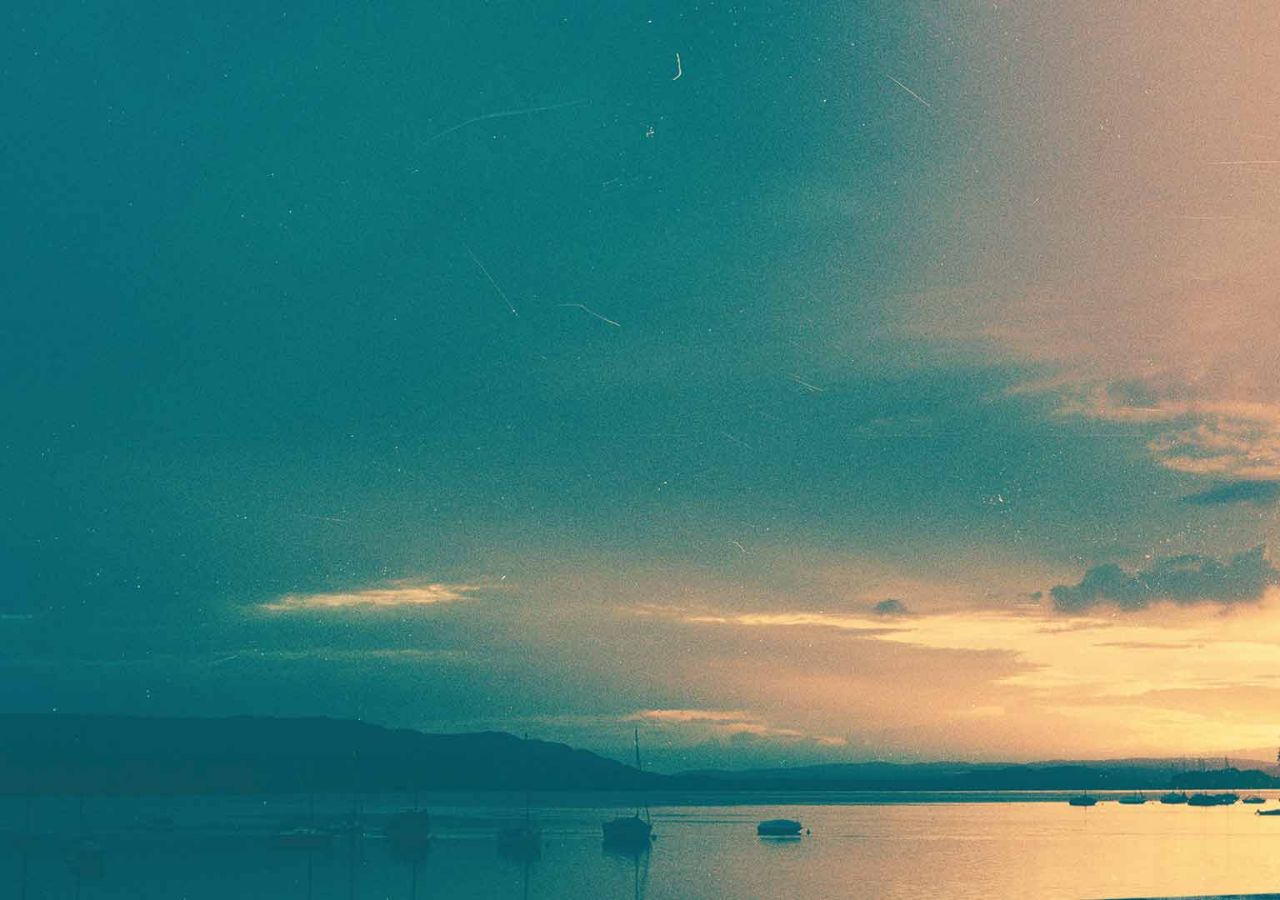
==== app/impressum.html @ 0e039e4b "stuff" ====
<!DOCTYPE html>
<html>
<head lang="de">
    <meta charset="UTF-8">
    <title>Locator - meine Stadt, deine Stadt</title>

    <meta name="viewport" content="width=device-width, initial-scale=1">
    <link rel="shortcut icon" href="favicon.ico" type="image/x-icon"/>
    <link rel="shortcut icon" href="favicon.png" type="image/png"/>
    <link rel="icon" href="favicon.png" type="image/png"/>

    <link href='http://fonts.googleapis.com/css?family=Signika:300,400,600' rel='stylesheet' type='text/css'>
    <link rel="stylesheet" href="css/normalize.css">
    <link rel="stylesheet" href="components/font-awesome/css/font-awesome.min.css">
    <link rel="stylesheet" href="components/bootstrap/dist/css/bootstrap.min.css">
    <link rel="stylesheet" href="components/lightbox/css/lightbox.css"/>
    <link rel="stylesheet" href="css/main.css">

</head>
<body>

<div class="container-fluid unsubscribe">
    <section class="container content relative" id="top">

        <div class="row">

            <div class="col-xs-12">


            </div>


        </div>

    </section>
</div>


</body>
</html>
---- app/css/main.css ----
/*! HTML5 Boilerplate v4.3.0 | MIT License | http://h5bp.com/ */

/*
 * What follows is the result of much research on cross-browser styling.
 * Credit left inline and big thanks to Nicolas Gallagher, Jonathan Neal,
 * Kroc Camen, and the H5BP dev community and team.
 */

/* ==========================================================================
   Base styles: opinionated defaults
   ========================================================================== */

html,
button,
input,
select,
textarea {
    color: #222;
}

html {
    font-size: 1em;
    line-height: 1.4;
}

/*
 * Remove text-shadow in selection highlight: h5bp.com/i
 * These selection rule sets have to be separate.
 * Customize the background color to match your design.
 */

::-moz-selection {
    background: #b3d4fc;
    text-shadow: none;
}

::selection {
    background: #b3d4fc;
    text-shadow: none;
}

/*
 * A better looking default horizontal rule
 */

hr {
    display: block;
    height: 1px;
    border: 0;
    border-top: 1px solid #ccc;
    margin: 1em 0;
    padding: 0;
}

/*
 * Remove the gap between images, videos, audio and canvas and the bottom of
 * their containers: h5bp.com/i/440
 */

audio,
canvas,
img,
video {
    vertical-align: middle;
}

/*
 * Remove default fieldset styles.
 */

fieldset {
    border: 0;
    margin: 0;
    padding: 0;
}

/*
 * Allow only vertical resizing of textareas.
 */

textarea {
    resize: vertical;
}

/* ==========================================================================
   Browse Happy prompt
   ========================================================================== */

.browsehappy {
    margin: 0.2em 0;
    background: #ccc;
    color: #000;
    padding: 0.2em 0;
}

/* ==========================================================================
   Author's custom styles
   ========================================================================== */

/* ==========================================================================
   Helper classes
   ========================================================================== */

/*
 * Image replacement
 */

.ir {
    background-color: transparent;
    border: 0;
    overflow: hidden;
    /* IE 6/7 fallback */
    *text-indent: -9999px;
}

.ir:before {
    content: "";
    display: block;
    width: 0;
    height: 150%;
}

/*
 * Hide from both screenreaders and browsers: h5bp.com/u
 */

.hidden {
    display: none !important;
    visibility: hidden;
}

/*
 * Hide only visually, but have it available for screenreaders: h5bp.com/v
 */

.visuallyhidden {
    border: 0;
    clip: rect(0 0 0 0);
    height: 1px;
    margin: -1px;
    overflow: hidden;
    padding: 0;
    position: absolute;
    width: 1px;
}

/*
 * Extends the .visuallyhidden class to allow the element to be focusable
 * when navigated to via the keyboard: h5bp.com/p
 */

.visuallyhidden.focusable:active,
.visuallyhidden.focusable:focus {
    clip: auto;
    height: auto;
    margin: 0;
    overflow: visible;
    position: static;
    width: auto;
}

/*
 * Hide visually and from screenreaders, but maintain layout
 */

.invisible {
    visibility: hidden;
}

/*
 * Clearfix: contain floats
 *
 * For modern browsers
 * 1. The space content is one way to avoid an Opera bug when the
 *    `contenteditable` attribute is included anywhere else in the document.
 *    Otherwise it causes space to appear at the top and bottom of elements
 *    that receive the `clearfix` class.
 * 2. The use of `table` rather than `block` is only necessary if using
 *    `:before` to contain the top-margins of child elements.
 */

.clearfix:before,
.clearfix:after {
    content: " ";
    /* 1 */
    display: table;
    /* 2 */
}

.clearfix:after {
    clear: both;
}

/*
 * For IE 6/7 only
 * Include this rule to trigger hasLayout and contain floats.
 */

.clearfix {
    *zoom: 1;
}

/* ==========================================================================
   EXAMPLE Media Queries for Responsive Design.
   These examples override the primary ('mobile first') styles.
   Modify as content requires.
   ========================================================================== */

@media only screen and (min-width: 35em) {
    /* Style adjustments for viewports that meet the condition */
}

@media print,
(-o-min-device-pixel-ratio: 5/4),
(-webkit-min-device-pixel-ratio: 1.25),
(min-resolution: 120dpi) {
    /* Style adjustments for high resolution devices */
}

/* ==========================================================================
   Print styles.
   Inlined to avoid required HTTP connection: h5bp.com/r
   ========================================================================== */

@media print {
    * {
        background: transparent !important;
        color: #000 !important;
        /* Black prints faster: h5bp.com/s */
        box-shadow: none !important;
        text-shadow: none !important;
    }

    a,
    a:visited {
        text-decoration: underline;
    }

    a[href]:after {
        content: " (" attr(href) ")";
    }

    abbr[title]:after {
        content: " (" attr(title) ")";
    }

    /*
     * Don't show links for images, or javascript/internal links
     */
    .ir a:after,
    a[href^="javascript:"]:after,
    a[href^="#"]:after {
        content: "";
    }

    pre,
    blockquote {
        border: 1px solid #999;
        page-break-inside: avoid;
    }

    thead {
        display: table-header-group;
        /* h5bp.com/t */
    }

    tr,
    img {
        page-break-inside: avoid;
    }

    img {
        max-width: 100% !important;
    }

    @page {
        margin: 0.5cm;
    }

    p,
    h2,
    h3 {
        orphans: 3;
        widows: 3;
    }

    h2,
    h3 {
        page-break-after: avoid;
    }
}

body {
    font-family: 'Signika', sans-serif;
    background-color: #fff;
    -webkit-font-smoothing: antialiased;
    -moz-osx-font-smoothing: grayscale;
    text-transform: lowercase !important;
}

.responsive-img {
    max-width: 100%;
    height: auto;
}

.start {
    background: url('../img/bg/intro.jpg');
    min-height: calc(100vh - 80px);
    background-size: cover;
    background-position: bottom;
}

.logo-container {
    text-align: center;
    margin-top: 6%;
}

.logo-container h2 {
    font-size: 23px;
    color: white;
}

img.logo {
    margin: 0 auto;
    max-width: 25%
}

.registration-container h2 {
    font-size: 31px;
}

.registration-container h3 {
    font-size: 23px;
    margin-top: 5px;
    margin-bottom: 30px;
}

.description p {
    font-weight: 300;
    color: #808080;
    font-size: 20px;
}

.description h2 {
    font-weight: 700;
    font-size: 35px;
}

.head {
    text-align: center;
}

.grey {
    font-weight: 300;
    color: #808080;
    font-size: 20px;
}

.team .head p {
    max-width: 550px;
    margin: 0 auto;
}

.team .member {
    position: relative;
}

.team .member .overlay {
    position: absolute;
    top: 0;
    left: 0;
    height: 100%;
    width: 100%;
    background: rgba(255, 70, 55, 0.5);
    border-left: 7px solid white;
    border-right: 7px solid white;
    padding: 15px;
    padding-top: 100px;
}

.team {
    color: white;
}

.team .member {
    margin-bottom: 15px;
    padding-left: 7px;
    padding-right: 7px;
}

.team .overlay h2, .team .desc {
    line-height: 24px;
    font-size: 15px;
    font-weight: 300;
    text-align: center;
    float: left;
    width: 100%;
    color: white;
}

.head h2 {
    color: black !important;
}

.head {
    margin: 70px 0;
}

.team .overlay h2 {
    text-transform: uppercase;
}

.team .overlay {
    opacity: 0;
    transition: all 400ms cubic-bezier(.07, .58, .39, 1);
}

.team .member:hover .overlay {
    opacity: 1;
}

.team .member .overlay h2 {
    opacity: 0;
    transition: all 0.40s cubic-bezier(0.000, 0.000, 0.580, 1.000);
}

.team .member:hover h2 {
    opacity: 1;
}

.team .member .overlay .desc {
    opacity: 0;
    transition: all 0.70s cubic-bezier(0.000, 0.000, 0.580, 1.000);
}

.team .member:hover .desc {
    opacity: 1;
}

.kontakt-teaser {
    background-color: #f3f3f3;
    padding-top: 40px;
    padding-bottom: 40px;
    margin-bottom: 80px;
}

.kontakt-teaser h3:after {
    background: #ff4637;
    position: relative;
    display: block;
    content: "";
    height: 2px;
    width: 30px;
    margin: 10px auto 20px;
}

.kontakt-teaser h3 {
    text-align: center;
    text-transform: lowercase;
    font-size: 41px;
    line-height: 70px;
    font-weight: 700;
}

.center {
    text-align: center;
}

#contact input[type="text"] {
    width: 100%;
    background-color: #f3f3f3;
    height: 48px;
    border: 1px solid #e6e6e6;
    margin-bottom: 30px;
}

#contact textarea {
    background-color: #f3f3f3;
    border: 1px solid #e6e6e6;
    width: 100%;
    padding: 10px 15px;
}

input, textarea, select {
    font-family: 'Signika', Arial, sans-serif;
    font-size: 16px;
    font-weight: 100;
    border-radius: 3px;
    outline: 0;
    display: block;
    max-width: 100%;
    padding: 6px 15px;
    border: 1px solid #ddd;
    margin-bottom: 15px;
    background: transparent;
    color: #808080;
    -webkit-transition: all 0.2s ease-in-out;
    -moz-transition: all 0.2s ease-in-out;
    -ms-transition: all 0.2s ease-in-out;
    -o-transition: all 0.2s ease-in-out;
}

h2.section-title {
    text-transform: lowercase;
    font-size: 41px;
    line-height: 70px;
    font-weight: 700;
}

.section-title:after {
    background: #ff4637;
}

.section-title:after {
    position: relative;
    display: block;
    content: "";
    height: 2px;
    width: 30px;
    margin: 10px auto 20px;
    background: #ff4637;
}

.team h2.section-title {
    color: white;
}

.container.description {
    padding-top: 130px;
}

.mocks {
    padding-top: 70px;
}

.menu-wrapper {
    background: rgba(255, 255, 255, 0.95);
    border-bottom: 1px solid #e6e6e6;
    z-index: 999;
    width: 100%;
}

.menu-wrapper {
    position: absolute;
}

.menu-wrapper.fixed {
    position: fixed;
    top: 0;
}

.menu-wrapper li {
    padding: 0 10px;
    float: left;
}

.menu-wrapper li a {
    padding: 0 5px;
    float: left;
    color: #808080;
    font-size: 12px;
    line-height: 80px;
    text-transform: uppercase;
    letter-spacing: 1.5px;
}

nav ul {
    float: right;
    margin: 0;
    padding: 0;
}

.footer {
    background-color: #222222;
    min-height: 180px;
    margin-top: 50px;
    color: white;
    padding-bottom: 30px;
}

.footer a {
    color: white;
}

.footer nav {
    float: right;
    position: absolute;
    bottom: 15px;
}

.footer nav ul {
    float: left;
    margin: 0;
    width: 100%;
}

.relative {
    position: relative;
}

.footer .logo {
    padding: 60px 0 40px 0;
    max-width: 28%;
}

.footer nav {
    float: left;
    width: 100%;
    text-align: center;
    position: absolute;
    bottom: 15px;
    right: 15px;
}

.separator {
    background: #ff4637;
    position: relative;
    display: block;
    content: "";
    height: 2px;
    width: 30px;
    margin: 0 auto;
}

.footer .separator {
    margin-bottom: 30px;
}

.footer .impressum {
    padding: 20px;
    text-align: center;
    margin: 0 auto;
}

.quote {
    padding-top: 20px;
    padding-bottom: 30px;
    background-size: cover;
    background-color: #f3f3f3;
    background-position: bottom;
    font-weight: 300;
    color: black;
    margin-bottom: 50px;
    font-size: 34px;
    text-align: center;
}

.quote h3 {
    line-height: 130%;
    font-size: 20px;
}

ul li a:hover {
    text-decoration: none;
}

ul li a:hover, ul li.active a {
    color: #ff4637;
}

ul li a {
    display: block;
}

.impressum:hover {
    text-decoration: none;
    color: #ff4637;
}

#project, #contact-us {
    padding-top: 130px;
}

a:focus {
    text-decoration: none;
}

.mocks img {
    margin-bottom: 15px;
}

.navbar-toggle .icon-bar {
    border: 1px solid black;
}

.project-description .col-sm-4 {
    min-height: 270px;
    padding: 0 30px;
}

.project-description .border {
    border-right: 1px solid #e6e6e6;
}

.project-description {
    text-align: center;
    padding-top: 30px;
    font-weight: 300;
}

.project-description .desc {
    color: #808080;
    font-size: 15px;
}

.project-description h2 {
    font-size: 18px;
    text-transform: uppercase;
}

ul {
    list-style: none;
}

.footer ul li {
    padding: 20px;
}

img.social {
    height: 25px;
    margin-right: 5px;
    margin-top: -2px;
}

.footer ul {
    float: left;
    padding: 0;
    width: 100%;
}

.social-wrapper ul {
    text-align: center;
}

.social-wrapper {
    float: left;
    width: 100%;
}

.footer ul li {
    display: inline-block;
    width: auto;
}

.registration-form {
    width: 100%;
}

.registration-submit {
    width: 100%;
    cursor: pointer;

    color: white;
    background: transparent;
}

.registration-submit:hover {
    background: none;
    color: #808080;
    background-color: #f3f3f3;
}

.registration-submit-bottom {
    margin: 0 auto;
    height: 48px;
    border: 1px solid #e6e6e6;
    color: white;
}

.registration-submit-bottom:hover {
    background-color: #f3f3f3;
    color: #808080;
}

.registration-container {
    padding-top: 70px;
    width: 100%;
}

.registration-container .input input {
    background-color: #f3f3f3;
    height: 48px;
    border: 1px solid #e6e6e6;
    margin-bottom: 30px;
    margin-bottom: 5px;
}

input.registration-submit {
    height: 48px;
}

.registration-header {
    color: white;
    font-size: 25px;
    text-align: center;
}

.registration {
    margin-top: 60px;
    margin-bottom: 30px;
    padding-top: 60px;
    padding-bottom: 60px;
    background: url('../img/bg/imm012_11.jpg');
    background-size: cover;
    background-position: bottom;
    font-weight: 300;
    color: white;
    font-size: 34px;
    text-align: center;
}

.registration h3 {
    margin-top: 0;
    margin-bottom: 30px;
}

.success, .error {
    color: white;
    font-size: 25px;
    text-align: center;
    display: none;
}

.success.thanks {
    display: block;
}

.error {
    color: #ff4637;
}

.conflict, .generic {
    display: none;
}

.error.generic, .error.conflict, .error.generic .generic, .error.conflict .conflict, .error-feedback.generic, .error-feedback .generic {
    display: block;
}

.success-feedback, .error-feedback {
    color: black;
    font-size: 23px;
    text-align: left;
    padding-top: 5px;
    display: none;
}

.error-feedback {
    color: #ff4637;
}

.unsubscribe {
    height: 100vh;
    background: url('../img/bg/intro.jpg');
    background-size: cover;
}

a {
    color: #ff4637;
}

a:hover {
    color: #ff4637;
}

.registration-header p {
    font-size: 24px;
    margin: 0 0 27px;
}

form#registration {
    float: left;
    margin-bottom: 30px;
    width: 100%;
}

.registration-submit {
    width: 100%;
    cursor: pointer;
    color: white;
    background: #343434;
    border: 1px solid #343434;
}

.registration-submit:hover {
    background-color: #ff4637;
    border: 1px solid #ff4637;
    color: white;
}

.registration-submit-bottom, .feedback-submit {
    color: white;
    background: #343434;
    border: 1px solid #343434;
}

.registration-submit-bottom:hover, .feedback-submit:hover {
    background-color: #ff4637;
    border: 1px solid #ff4637;
    color: white;
}

@media (max-width: 1199px) {
    .team .member .overlay {
        padding-top: 30px;
    }
}




/* SM */
@media (max-width: 991px) {
    img.logo {
        max-width: 40%;
    }

    .logo-container {
        margin-top: 20%;
    }
}



@media (max-width: 767px) {
    .container.description {
        padding-top: 50px;
    }

    #project, #contact-us {
        padding-top: 50px;
    }

    .registration-container input {
        margin-bottom: 5px;
    }

    .footer ul li {
        width: 100%;
    }

    .menu-wrapper li {
        width: 100%;
    }

    .start {
        min-height: 100vh;
    }

    .menu-wrapper {
        position: fixed !important;
        top: 0;
    }

    .logo-container {
        margin-top: 15%;
    }

    .registration-container {
        padding-top: 30px;
    }

    .registration-header {

        font-size: 17px;
    }
}

@media (max-width: 467px) {
    .logo-container {
        margin-top: 25%;
    }

    img.logo {
        max-width: 70%;
    }
}

@media (min-width: 1285px) {

    img.logo {
        max-width: 35%;
    }

    .logo-container {
        margin-top: 15%;
    }

    .registration-container {
        padding-top: 115px;
    }

}
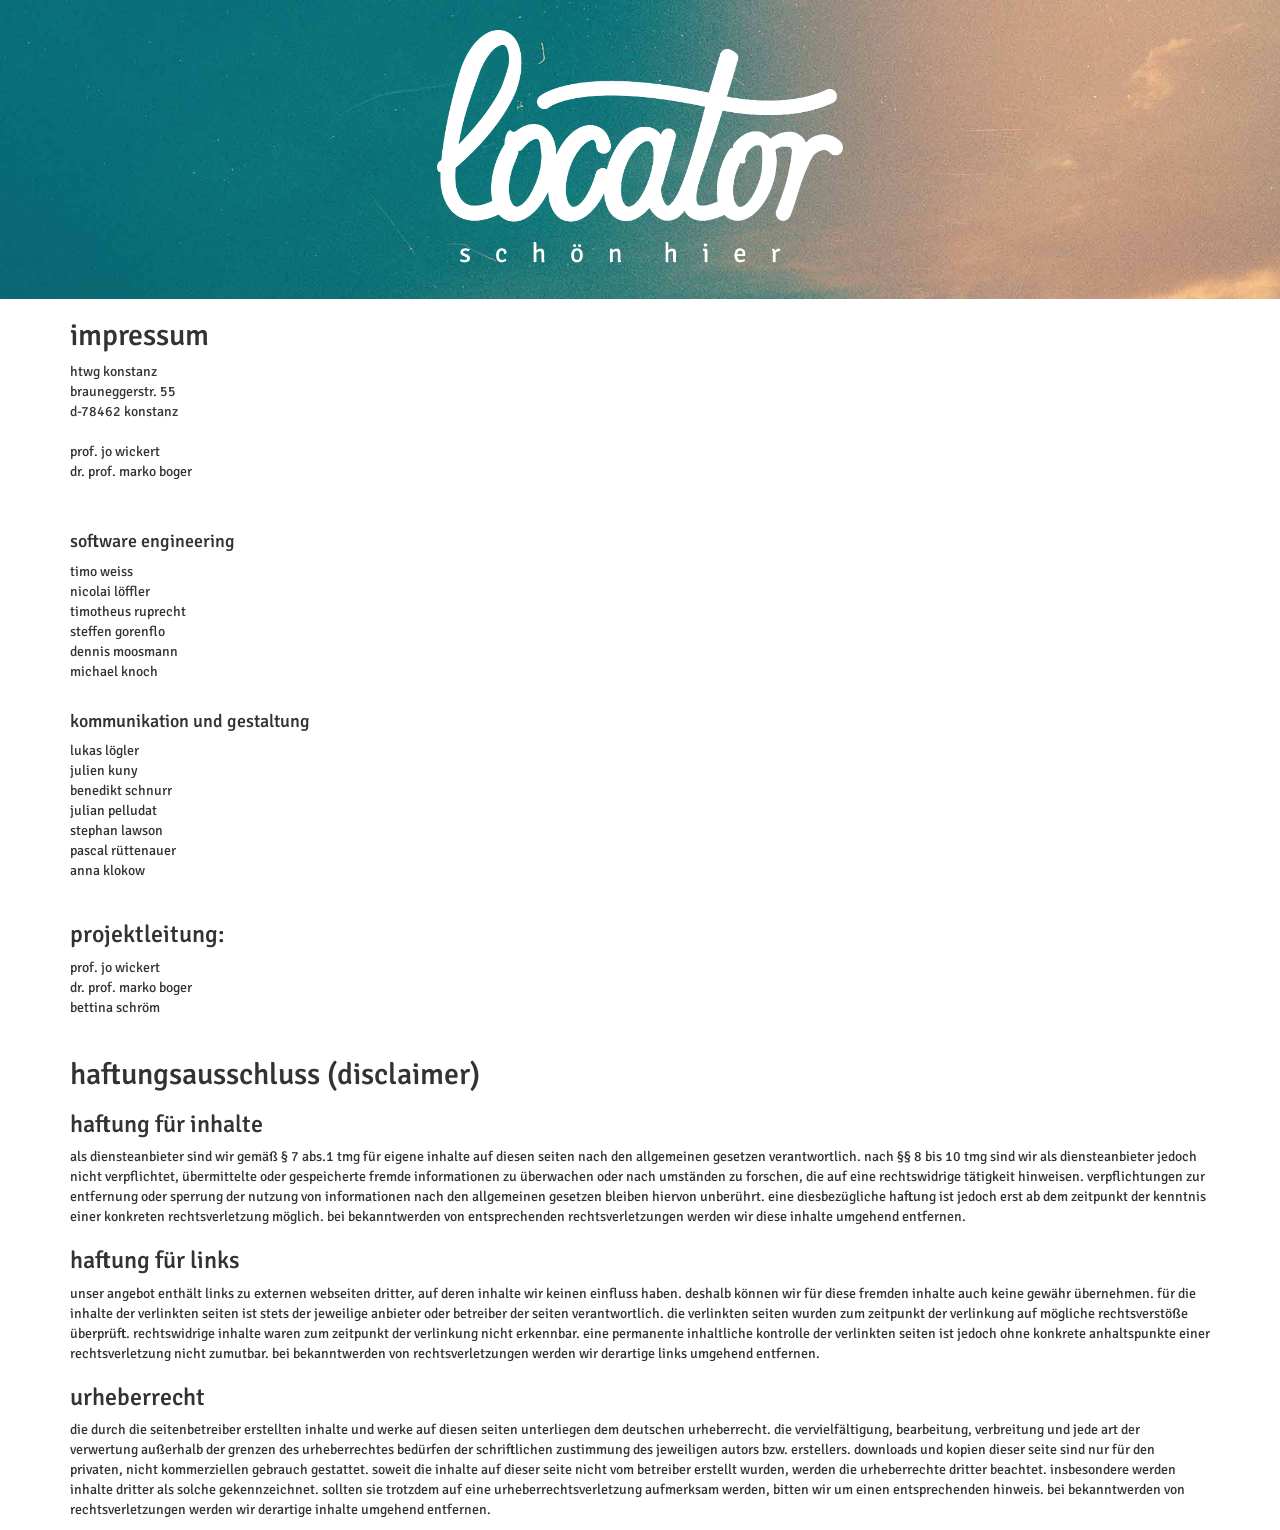
==== commit 6ef42985: "dududu" ====
--- a/app/impressum.html
+++ b/app/impressum.html
@@ -19,14 +19,112 @@
 </head>
 <body>
 
-<div class="container-fluid unsubscribe">
-    <section class="container content relative" id="top">
+<div class="impressum">
+    <div class="row">
+        <div class="col-xs-offset-4 col-xs-4">
+            <img class="img-responsive" src="img/locator.png">
+        </div>
+    </div>
+
+</div>
+
+<div class="container-fluid impressum-container">
+    <section class="container content relative">
 
         <div class="row">
 
             <div class="col-xs-12">
+                <h2>Impressum</h2>
+
+                <p>HTWG Konstanz<br>
+                    Brauneggerstr. 55<br>
+                    D-78462 Konstanz<br><br>
+                    Prof. Jo Wickert<br>
+                    Dr. Prof. Marko Boger
+                    <br><br><br></p>
 
 
+                <h4>Software engineering</h4>
+
+                <ul>
+                    <li>Timo Weiss</li>
+                    <li>Nicolai Löffler</li>
+                    <li>Timotheus Ruprecht</li>
+                    <li>Steffen Gorenflo</li>
+                    <li>Dennis Moosmann</li>
+                    <li>Michael Knoch</li>
+                </ul>
+
+                <h4>Kommunikation und Gestaltung</h4>
+
+
+                <ul>
+                    <li>Lukas Lögler</li>
+                    <li>Julien Kuny</li>
+                    <li>Benedikt Schnurr</li>
+                    <li>Julian Pelludat</li>
+                    <li>Stephan Lawson</li>
+                    <li>Pascal Rüttenauer</li>
+                    <li>Anna Klokow</li>
+                </ul>
+
+                <h3>Projektleitung:</h3>
+
+                <ul>
+                    <li>Prof. Jo Wickert</li>
+                    <li>Dr. Prof. Marko Boger</li>
+                    <li>Bettina Schröm</li>
+                </ul>
+
+
+                <h2>Haftungsausschluss (Disclaimer)</h2>
+
+                <h3> Haftung für Inhalte</h3>
+
+                <p>
+                    Als Diensteanbieter sind wir gemäß § 7 Abs.1 TMG für eigene Inhalte auf diesen Seiten nach den
+                    allgemeinen Gesetzen verantwortlich. Nach §§ 8 bis 10 TMG sind wir als Diensteanbieter jedoch nicht
+                    verpflichtet, übermittelte oder gespeicherte fremde Informationen zu überwachen oder nach Umständen
+                    zu
+                    forschen, die auf eine rechtswidrige Tätigkeit hinweisen. Verpflichtungen zur Entfernung oder
+                    Sperrung
+                    der Nutzung von Informationen nach den allgemeinen Gesetzen bleiben hiervon unberührt. Eine
+                    diesbezügliche Haftung ist jedoch erst ab dem Zeitpunkt der Kenntnis einer konkreten
+                    Rechtsverletzung
+                    möglich. Bei Bekanntwerden von entsprechenden Rechtsverletzungen werden wir diese Inhalte umgehend
+                    entfernen.
+                </p>
+
+                <h3>Haftung für Links</h3>
+
+                <p>
+                    Unser Angebot enthält Links zu externen Webseiten Dritter, auf deren Inhalte wir keinen Einfluss
+                    haben.
+                    Deshalb können wir für diese fremden Inhalte auch keine Gewähr übernehmen. Für die Inhalte der
+                    verlinkten Seiten ist stets der jeweilige Anbieter oder Betreiber der Seiten verantwortlich. Die
+                    verlinkten Seiten wurden zum Zeitpunkt der Verlinkung auf mögliche Rechtsverstöße überprüft.
+                    Rechtswidrige Inhalte waren zum Zeitpunkt der Verlinkung nicht erkennbar. Eine permanente
+                    inhaltliche
+                    Kontrolle der verlinkten Seiten ist jedoch ohne konkrete Anhaltspunkte einer Rechtsverletzung nicht
+                    zumutbar. Bei Bekanntwerden von Rechtsverletzungen werden wir derartige Links umgehend entfernen.
+                </p>
+
+                <h3>Urheberrecht</h3>
+
+                <p>
+                    Die durch die Seitenbetreiber erstellten Inhalte und Werke auf diesen Seiten unterliegen dem
+                    deutschen
+                    Urheberrecht. Die Vervielfältigung, Bearbeitung, Verbreitung und jede Art der Verwertung außerhalb
+                    der
+                    Grenzen des Urheberrechtes bedürfen der schriftlichen Zustimmung des jeweiligen Autors bzw.
+                    Erstellers.
+                    Downloads und Kopien dieser Seite sind nur für den privaten, nicht kommerziellen Gebrauch gestattet.
+                    Soweit die Inhalte auf dieser Seite nicht vom Betreiber erstellt wurden, werden die Urheberrechte
+                    Dritter beachtet. Insbesondere werden Inhalte Dritter als solche gekennzeichnet. Sollten Sie
+                    trotzdem
+                    auf eine Urheberrechtsverletzung aufmerksam werden, bitten wir um einen entsprechenden Hinweis. Bei
+                    Bekanntwerden von Rechtsverletzungen werden wir derartige Inhalte umgehend entfernen.
+                </p>
             </div>
 
 
--- a/app/css/main.css
+++ b/app/css/main.css
@@ -21,6 +21,11 @@
 html {
     font-size: 1em;
     line-height: 1.4;
+}
+
+input, textarea {
+    outline: none;
+    -webkit-appearance: none;
 }
 
 /*
@@ -855,6 +860,18 @@
     background-size: cover;
 }
 
+.impressum {
+    background: url('../img/bg/intro.jpg');
+    background-size: cover;
+    padding-top: 30px;
+    padding-bottom: 30px;
+}
+
+.impressum-container ul {
+    padding-left: 0 !important;
+    padding-bottom: 20px;
+}
+
 a {
     color: #ff4637;
 }
@@ -923,6 +940,11 @@
 
 
 @media (max-width: 767px) {
+    .registration-container h2, .registration-container h3 {
+        font-size: 21px;
+        text-align: left;
+    }
+
     .container.description {
         padding-top: 50px;
     }
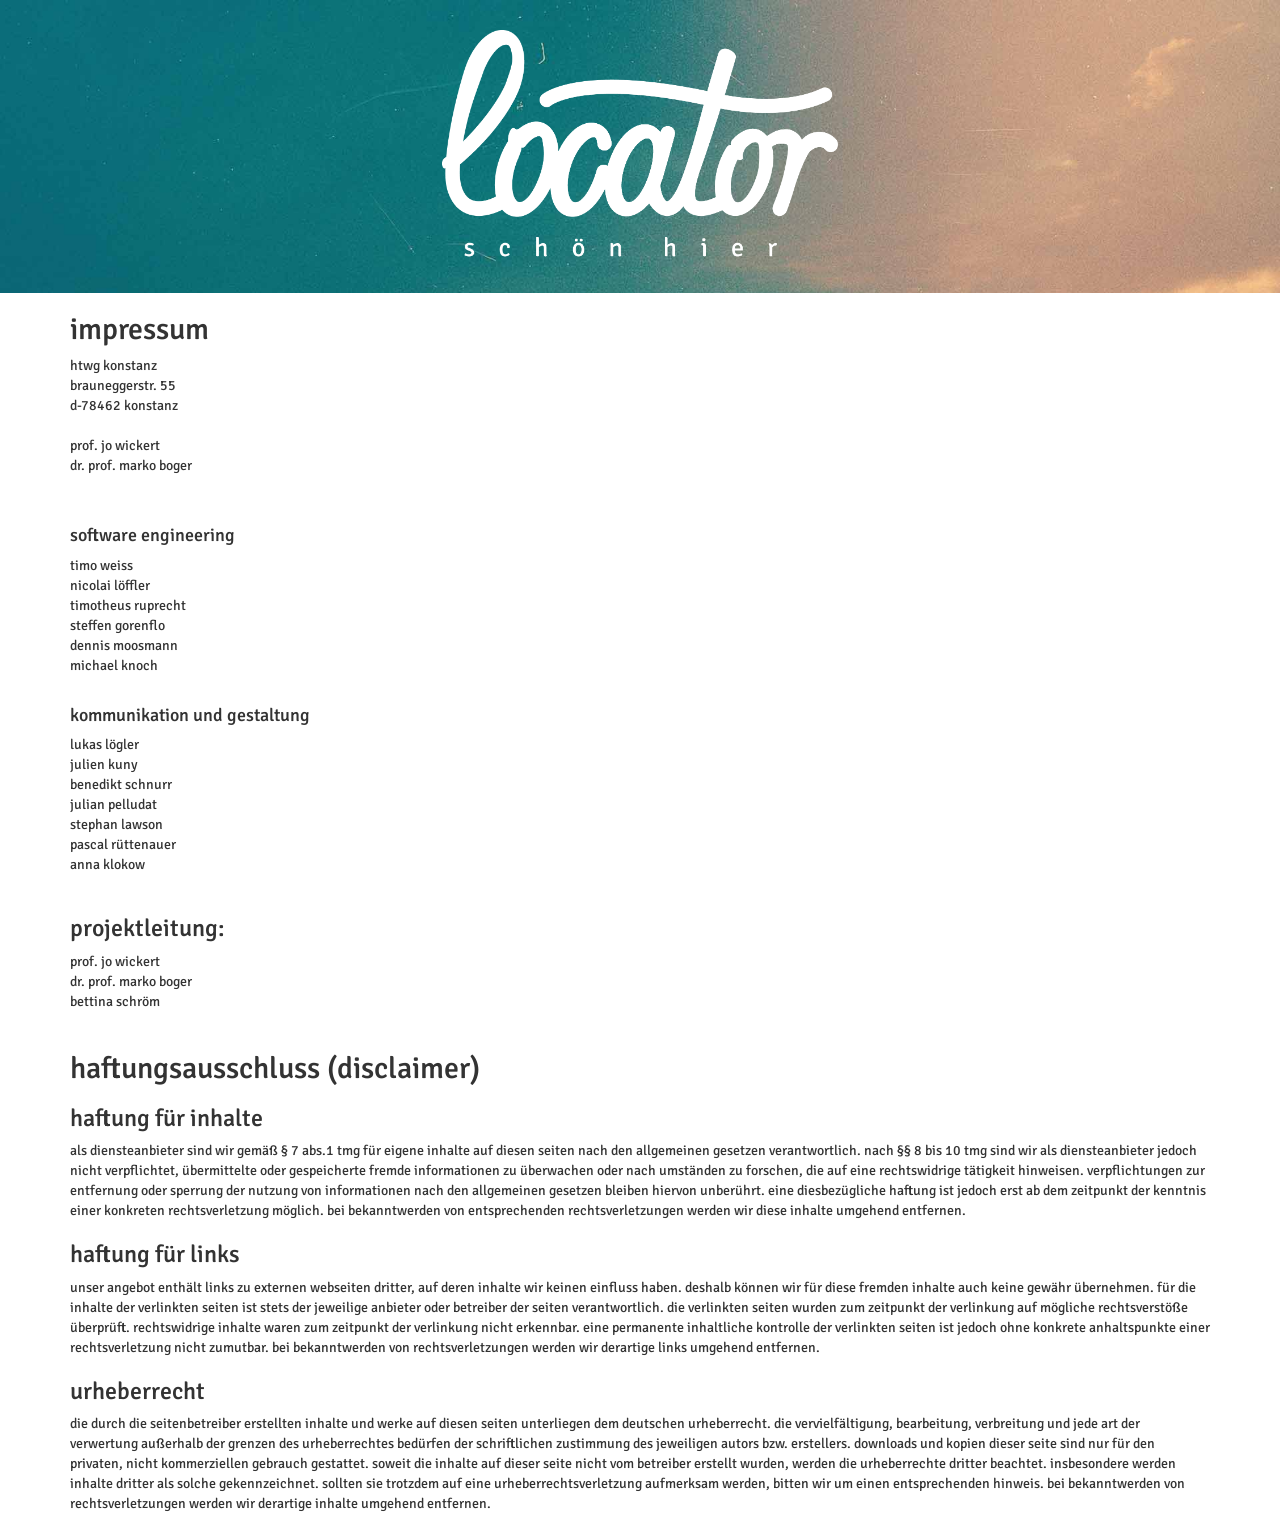
==== commit 3ac1fac6: "header fix" ====
--- a/app/impressum.html
+++ b/app/impressum.html
@@ -19,7 +19,7 @@
 </head>
 <body>
 
-<div class="impressum">
+<div class="impressum container-fluid">
     <div class="row">
         <div class="col-xs-offset-4 col-xs-4">
             <img class="img-responsive" src="img/locator.png">
--- a/app/css/main.css
+++ b/app/css/main.css
@@ -381,6 +381,7 @@
     border-right: 7px solid white;
     padding: 15px;
     padding-top: 100px;
+    visibility: hidden;
 }
 
 .team {
@@ -422,6 +423,7 @@
 
 .team .member:hover .overlay {
     opacity: 1;
+    visibility: visible;
 }
 
 .team .member .overlay h2 {
@@ -872,6 +874,10 @@
     padding-bottom: 20px;
 }
 
+.manualheight {
+    min-height: 0 !important;
+}
+
 a {
     color: #ff4637;
 }
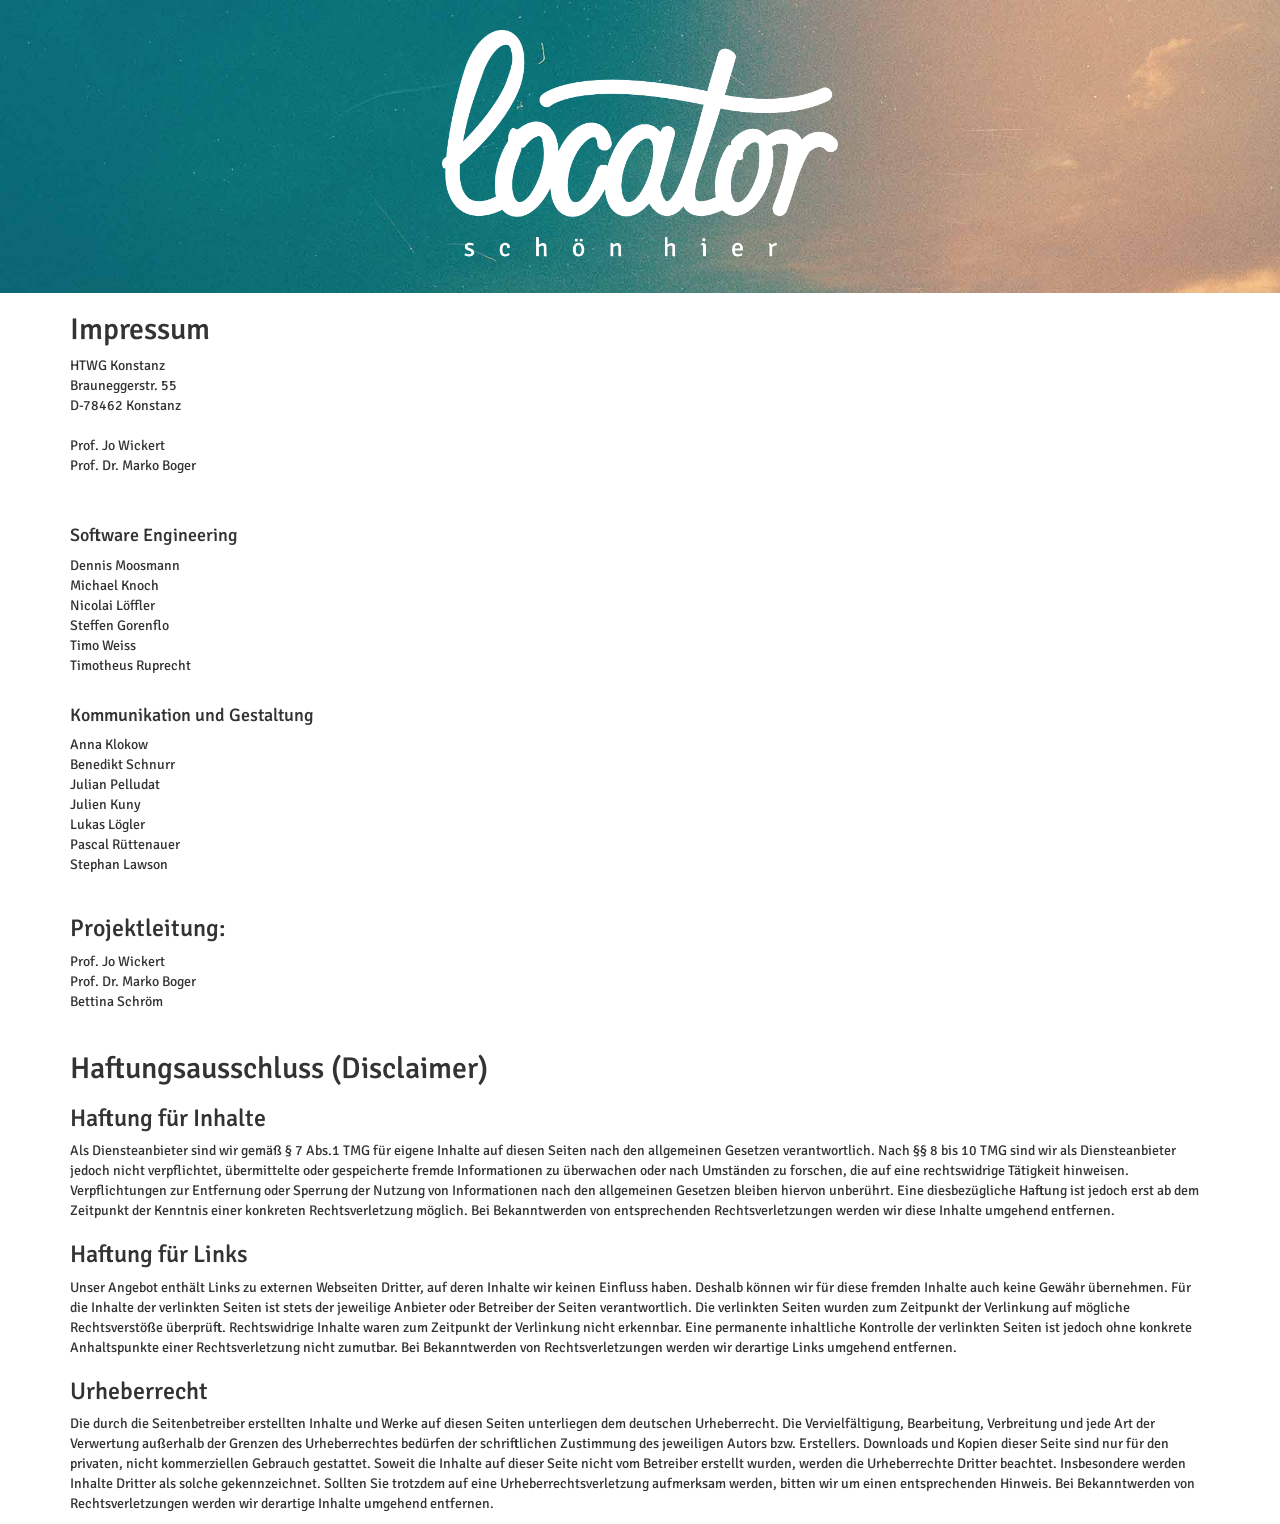
==== commit 34720895: "Update impressum.html" ====
--- a/app/impressum.html
+++ b/app/impressum.html
@@ -40,39 +40,38 @@
                     Brauneggerstr. 55<br>
                     D-78462 Konstanz<br><br>
                     Prof. Jo Wickert<br>
-                    Dr. Prof. Marko Boger
+                    Prof. Dr. Marko Boger
                     <br><br><br></p>
 
-
-                <h4>Software engineering</h4>
+                <h4>Software Engineering</h4>
 
                 <ul>
-                    <li>Timo Weiss</li>
-                    <li>Nicolai Löffler</li>
-                    <li>Timotheus Ruprecht</li>
-                    <li>Steffen Gorenflo</li>
                     <li>Dennis Moosmann</li>
                     <li>Michael Knoch</li>
+                    <li>Nicolai Löffler</li>
+                    <li>Steffen Gorenflo</li>
+                    <li>Timo Weiss</li>
+                    <li>Timotheus Ruprecht</li>
                 </ul>
 
                 <h4>Kommunikation und Gestaltung</h4>
 
 
                 <ul>
-                    <li>Lukas Lögler</li>
-                    <li>Julien Kuny</li>
+                    <li>Anna Klokow</li>
                     <li>Benedikt Schnurr</li>
                     <li>Julian Pelludat</li>
+                    <li>Julien Kuny</li>
+                    <li>Lukas Lögler</li>
+                    <li>Pascal Rüttenauer</li>
                     <li>Stephan Lawson</li>
-                    <li>Pascal Rüttenauer</li>
-                    <li>Anna Klokow</li>
                 </ul>
 
                 <h3>Projektleitung:</h3>
 
                 <ul>
                     <li>Prof. Jo Wickert</li>
-                    <li>Dr. Prof. Marko Boger</li>
+                    <li>Prof. Dr. Marko Boger</li>
                     <li>Bettina Schröm</li>
                 </ul>
 
@@ -135,4 +134,4 @@
 
 
 </body>
-</html>+</html>
--- a/app/css/main.css
+++ b/app/css/main.css
@@ -300,7 +300,6 @@
     background-color: #fff;
     -webkit-font-smoothing: antialiased;
     -moz-osx-font-smoothing: grayscale;
-    text-transform: lowercase !important;
 }
 
 .responsive-img {
@@ -463,7 +462,6 @@
 
 .kontakt-teaser h3 {
     text-align: center;
-    text-transform: lowercase;
     font-size: 41px;
     line-height: 70px;
     font-weight: 700;
@@ -508,7 +506,6 @@
 }
 
 h2.section-title {
-    text-transform: lowercase;
     font-size: 41px;
     line-height: 70px;
     font-weight: 700;
@@ -565,7 +562,7 @@
     padding: 0 5px;
     float: left;
     color: #808080;
-    font-size: 12px;
+    font-size: 14px;
     line-height: 80px;
     text-transform: uppercase;
     letter-spacing: 1.5px;
@@ -712,7 +709,6 @@
 
 .project-description h2 {
     font-size: 18px;
-    text-transform: uppercase;
 }
 
 ul {
@@ -1018,4 +1014,4 @@
         padding-top: 115px;
     }
 
-}+}
